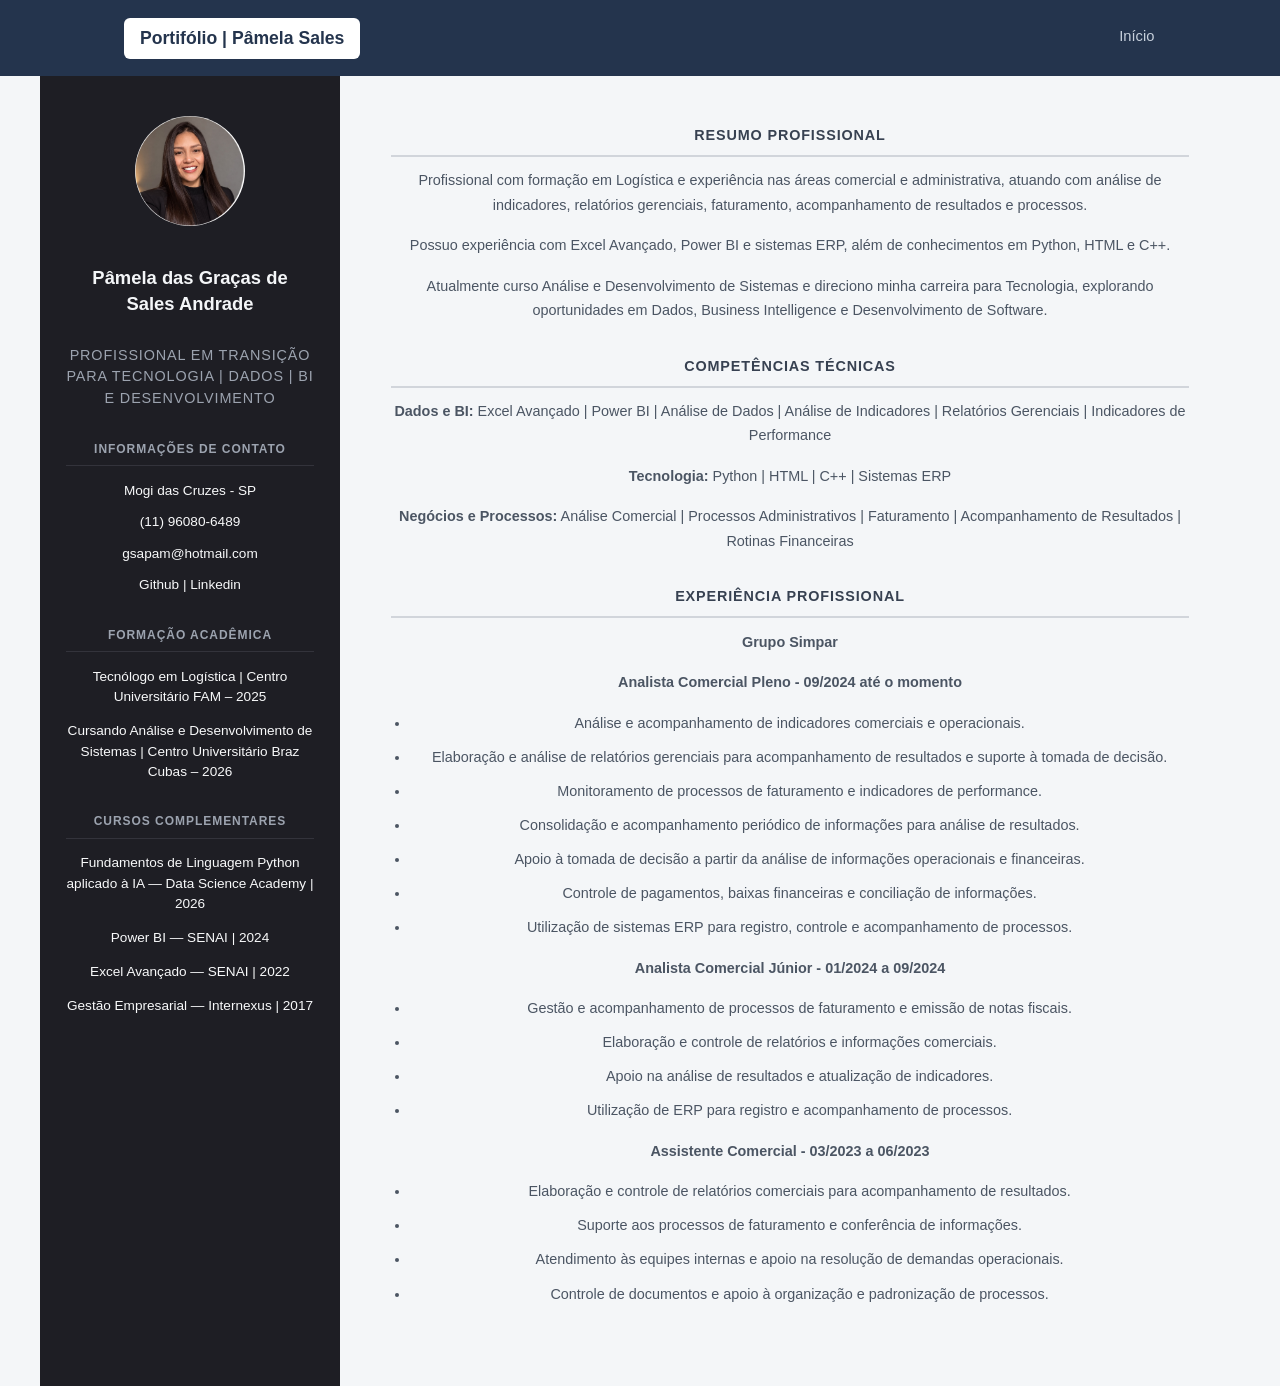
==== curriculo.html @ a9248143 "feat: adiciona estrutura inicial do site" ====
<!DOCTYPE html>
<html lang="pt-BR">

<head>
    <meta charset="utf-8">
    <meta name="viewport" content="width=device-width, initial-scale=1.0">
    <title>Curriculo</title>
    <link rel="stylesheet" href="CSS/estilo.css">
</head>


<body class="pagina-curriculo">

    <!-- ===== NAVBAR ===== -->
    <header class="navbar">
        <div class="navbar-inner">
            <a href="#topo" class="brand">Portifólio | Pâmela Sales</a>
            <nav class="nav-links">
                <a href="index.html">Início</a>
            </nav>
        </div>
    </header>

    <div class="curriculo-layout">

        <!-- COLUNA ESQUERDA -->
        <aside class="cv-sidebar">

            <div class="cv-avatar">
                <img src="imagens/perfil.jpg" alt="Pâmela das Graças de Sales Andrade">
            </div>

            <header class="curriculo-header">
                <h1 class="cv-name">Pâmela das Graças de Sales Andrade</h1>

                <p class="cv-role">
                    Profissional em transição para Tecnologia | Dados | BI e Desenvolvimento
                </p>
            </header>

            <section class="cv-section">
                <h2>Informações de contato</h2>

                <div class="cv-contact">
                    <p>Mogi das Cruzes - SP</p>

                    <p>
                        (11) 96080-6489
                    </p>
                    <p>
                        gsapam@hotmail.com
                    </p>

                    <p>
                        <a href="https://github.com/gsapamela" target="_blank">Github</a> |
                        <a href="https://www.linkedin.com/in/pâmela-sales-andrade" target="_blank">
                            Linkedin
                        </a>
                    </p>
                </div>
            </section>



            <section class="cv-section">

                <h2 class="destaque">Formação Acadêmica</h2>

                <p>
                    Tecnólogo em Logística | Centro Universitário FAM – 2025
                </p>
                <p>

                    Cursando Análise e Desenvolvimento de Sistemas |
                    Centro Universitário Braz Cubas – 2026

                </p>


            </section>

            <section class="cv-section">

                <h2 class="destaque">Cursos Complementares</h2>

                <p>Fundamentos de Linguagem Python aplicado à IA —
                    Data Science Academy | 2026</p>

                <p>Power BI — SENAI | 2024</p>

                <p>Excel Avançado — SENAI | 2022</p>

                <p>Gestão Empresarial — Internexus | 2017</p>



            </section>

        </aside>


        <!-- COLUNA DIREITA -->
        <main class="cv-content">

            <section class="cv-section">

                <h2 class="destaque">Resumo Profissional</h2>

                <p>
                    Profissional com formação em Logística e experiência nas áreas comercial e administrativa, atuando
                    com análise de indicadores, relatórios gerenciais, faturamento, acompanhamento de resultados e
                    processos.
                </p>

                <p>
                    Possuo experiência com Excel Avançado, Power BI e sistemas ERP, além de conhecimentos em Python,
                    HTML e C++.
                </p>

                <p>
                    Atualmente curso Análise e Desenvolvimento de Sistemas e direciono minha carreira para Tecnologia,
                    explorando oportunidades em Dados, Business Intelligence e Desenvolvimento de Software.
                </p>

            </section>

            <section class="cv-section">
                <h2 class="destaque">Competências Técnicas</h2>

                <p>
                    <strong>Dados e BI:</strong>
                    Excel Avançado | Power BI | Análise de Dados |
                    Análise de Indicadores | Relatórios Gerenciais |
                    Indicadores de Performance
                </p>

                <p>
                    <strong>Tecnologia:</strong>
                    Python | HTML | C++ | Sistemas ERP
                </p>

                <p>
                    <strong>Negócios e Processos:</strong>
                    Análise Comercial | Processos Administrativos |
                    Faturamento | Acompanhamento de Resultados |
                    Rotinas Financeiras
                </p>
            </section>

            <section class="cv-section">

                <h2 class="destaque">Experiência Profissional</h2>

                <p><strong>Grupo Simpar</strong></p>
                <p><strong>Analista Comercial Pleno - 09/2024 até o momento</strong></p>
                <ul>
                    <li>Análise e acompanhamento de indicadores comerciais e operacionais.</li>

                    <li>
                        Elaboração e análise de relatórios gerenciais para acompanhamento
                        de resultados e suporte à tomada de decisão.
                    </li>

                    <li>
                        Monitoramento de processos de faturamento e indicadores de performance.
                    </li>

                    <li>
                        Consolidação e acompanhamento periódico de informações para análise
                        de resultados.
                    </li>

                    <li>
                        Apoio à tomada de decisão a partir da análise de informações
                        operacionais e financeiras.
                    </li>

                    <li>
                        Controle de pagamentos, baixas financeiras e conciliação de informações.
                    </li>

                    <li>
                        Utilização de sistemas ERP para registro, controle e acompanhamento
                        de processos.
                    </li>
                </ul>

                <p><strong>Analista Comercial Júnior - 01/2024 a 09/2024</strong></p>
                <ul>
                    <li>
                        Gestão e acompanhamento de processos de faturamento e emissão de notas fiscais.
                    </li>

                    <li>
                        Elaboração e controle de relatórios e informações comerciais.
                    </li>

                    <li>
                        Apoio na análise de resultados e atualização de indicadores.
                    </li>

                    <li>
                        Utilização de ERP para registro e acompanhamento de processos.
                    </li>
                </ul>

                <p><strong>Assistente Comercial - 03/2023 a 06/2023</strong></p>
                <ul>
                    <li>
                        Elaboração e controle de relatórios comerciais para acompanhamento de resultados.
                    </li>

                    <li>
                        Suporte aos processos de faturamento e conferência de informações.
                    </li>

                    <li>
                        Atendimento às equipes internas e apoio na resolução de demandas operacionais.
                    </li>

                    <li>
                        Controle de documentos e apoio à organização e padronização de processos.
                    </li>
                </ul>

            </section>




        </main>

    </div>

</body>

</html>
---- CSS/estilo.css ----
/* ---------- tokens INDEX ---------- */
:root {
  --navy: #24344D;
  --navy-light: #34495E;
  --bg: #F4F6F8;
  --card-bg: #FFFFFF;
  --card-border: #E4E7EB;
  --text: #1F2937;
  --text-dim: #6B7280;
  --accent: #2F80ED;
  --sans: 'Inter', sans-serif;
  --heading: 'Poppins', sans-serif;
}

* { box-sizing: border-box; }

html { scroll-behavior: smooth; }

@media (prefers-reduced-motion: reduce) {
  html { scroll-behavior: auto; }
}

body {
  margin: 0;
  background: var(--bg);
  color: var(--text);
  font-family: var(--sans);
  line-height: 1.6;
}

a { text-decoration: none; }

/* ---------- navbar ---------- */
.navbar {
  background: var(--navy);
  position: sticky;
  top: 0;
  z-index: 10;
}

.navbar-inner {
  max-width: 1080px;
  margin: 0 auto;
  padding: 1.1rem 1.5rem;
  display: flex;
  align-items: center;
  justify-content: space-between;
  flex-wrap: wrap;
  row-gap: 0.8rem;
}

.brand {
  font-family: var(--heading);
  font-weight: 600;
  font-size: 1.1rem;
  background: #fff;
  color: var(--navy);
  padding: 0.4rem 1rem;
  border-radius: 6px;
}

.nav-links {
  display: flex;
  flex-wrap: wrap;
  gap: 1.1rem;
}

.nav-links a {
  color: #C7D0DC;
  font-size: 0.92rem;
  font-weight: 500;
  padding: 0.4rem 0.1rem;
  border-bottom: 2px solid transparent;
}
.nav-links a:hover { color: #fff; border-bottom-color: var(--accent); }

@media (min-width: 641px) {
  .nav-links {
    gap: 0.5rem 1.3rem;
  }
}


/* ---------- hero ---------- */
.hero {
  background: var(--bg);
  padding: 4rem 1.5rem 3rem;
}

.hero-inner {
  max-width: 900px;
  margin: 0 auto;
}

.hero h1 {
  font-family: var(--heading);
  font-weight: 700;
  font-size: clamp(1.7rem, 4vw, 2.4rem);
  color: var(--navy);
  margin: 0 0 1rem;
  display: inline-block;
}

.hero p {
  color: var(--text-dim);
  max-width: 68ch;
  margin: 0 auto 1rem;
  font-size: 1.02rem;
  text-align: center;
}
.hero p:last-child { margin-bottom: 0; }

/* ---------- projects ---------- */
.projects {
  padding: 1rem 1.5rem 4rem;
}

.projects-inner {
  max-width: 900px;
  margin: 0 auto;
}

.projects h2 {
  font-family: var(--heading);
  font-weight: 600;
  font-size: 1.3rem;
  color: var(--navy);
  margin: 0 0 1.4rem;
}

.card-grid {
  display: grid;
  grid-template-columns: repeat(2, 1fr);
  gap: 1.4rem;
}

@media (min-width: 641px) {
  .card-grid {
    grid-template-columns: repeat(2, 1fr);
  }
}

.card {
  background: var(--card-bg);
  border: 1px solid var(--card-border);
  border-radius: 12px;
  overflow: hidden;
  box-shadow: 0 1px 2px rgba(16, 24, 40, 0.04);
}

.card-thumb {
  height: 140px;
  width: 100%;
  object-fit: cover;   /* corta a imagem mantendo a proporção */
  display: block;
  background: #DCE3E9; /* aparece enquanto a imagem carrega, ou se o caminho estiver errado */
}

.card-body { padding: 1.1rem 1.3rem 1.3rem; }

.card-body h3 {
  font-family: var(--heading);
  font-weight: 600;
  font-size: 1rem;
  color: var(--text);
  margin: 0 0 0.4rem;
}

.card-body p {
  color: var(--text-dim);
  font-size: 0.9rem;
  margin: 0;
}

/* ---------- footer ---------- */
.site-footer {
  background: var(--navy);
  text-align: center;
  padding: 2.6rem 1.5rem;
}

.btn-contact {
  display: inline-block;
  background: var(--accent);
  color: #fff;
  font-weight: 600;
  font-size: 0.95rem;
  padding: 0.85rem 2rem;
  border-radius: 999px;
}
.btn-contact:hover { background: #1f6fd6; }

.footer-note {
  color: #93A0B3;
  font-size: 0.8rem;
  margin: 1.2rem 0 0;
}

/* ---------- responsive ---------- */
@media (max-width: 640px) {
  .card-grid { grid-template-columns: 1fr; }
  .nav-links { gap: 1.1rem; }
}


/* ==============================
   CONFIGURAÇÕES GERAIS CURRICULO
================================ */

* {
    box-sizing: border-box;
}

body.pagina-curriculo {
    margin: 0;
    font-family: Arial, Helvetica, sans-serif;
    background: #F4F6F8;
    color: #1F2937;
}




/* ==============================
   LAYOUT PRINCIPAL
================================ */

.curriculo-layout {
    display: flex;
    flex-direction: column;
    min-height: 100vh;
    max-width: 1200px;
    margin: 0 auto;
}


/* ==============================
   COLUNA ESQUERDA
================================ */

.cv-sidebar {
    flex: none;
    width: 100%;
    background: #1E1E24;
    color: #F4F6F8;
    padding: 2rem 1.5rem;
}

.cv-avatar {
    width: 110px;
    height: 110px;
    border-radius: 50%;
    overflow: hidden;
    margin: 0 auto 1.2rem;
    background: #2C2C34;
}

.cv-avatar img {
    width: 100%;
    height: 100%;
    object-fit: cover;
}

.cv-name {
    text-align: center;
    font-size: 1.15rem;
    line-height: 1.4;
    margin: 0 0 0.5rem;
}

.cv-role {
    display: block;
    text-align: center;
    font-size: 0.9rem;
    line-height: 1.5;
    color: #9CA3AF;
    text-transform: uppercase;
    letter-spacing: 0.06em;
    margin: 0 0 2rem;
}


/* ==============================
   SEÇÕES
================================ */

.cv-section {
    margin-bottom: 2rem;
}

.cv-section h2 {
    font-size: 0.9rem;
    text-transform: uppercase;
    letter-spacing: 0.06em;
    color: #9CA3AF;
    border-bottom: 1px solid #33333B;
    padding-bottom: 0.5rem;
    margin: 0 0 0.7rem;
}


/* ==============================
   CONTATO
================================ */

.cv-contact p {
    font-size: 0.9rem;
    line-height: 1.5;
    margin: 0 0 0.7rem;
    word-break: break-word;
}

.cv-contact a {
    color: #F4F6F8;
    text-decoration: none;
}

/* ==============================
   COLUNA DIREITA
================================ */

@media (min-width: 761px) {
  .curriculo-layout {
    flex-direction: row;
  }
 
  .cv-sidebar {
    flex: 0 0 300px;
    width: auto;
    padding: 2.5rem 1.6rem;
  }
 
  .cv-content {
    width: auto;
    padding: 3rem clamp(2rem, 4vw, 4rem);
  }
}

/* Títulos da coluna direita */

.cv-content .cv-section h2 {
    color: #374151;
    border-bottom: 2px solid #D1D5DB;
}


/* Textos */

.cv-content p {
    font-size: 0.9rem;
    line-height: 1.7;
    color: #4B5563;
    margin: 0 0 1rem;
}


/* ==============================
   LISTAS
================================ */

.cv-content ul {
    padding-left: 1.2rem;
    margin-top: 0;
}

.cv-content li {
    font-size: 0.9rem;
    line-height: 1.7;
    margin-bottom: 0.6rem;
    color: #4B5563;
}


/* ==============================
   DESTAQUE
================================ */

.destaque {
    font-weight: 700;
}

.cv-sidebar .cv-section h2 {
    font-size: 0.75rem;
    line-height: 1.3;
    text-transform: uppercase;
    letter-spacing: 0.08em;
    color: #9CA3AF;
    border-bottom: 1px solid #33333B;
    padding-bottom: 0.5rem;
    margin: 0 0 0.9rem;
}
/* ==============================
   TÍTULOS DA COLUNA ESQUERDA
================================ */

.cv-sidebar .cv-section h2 {
    font-size: 0.75rem;
    line-height: 1.3;
    text-transform: uppercase;
    letter-spacing: 0.08em;
    color: #9CA3AF;
    border-bottom: 1px solid #33333B;
    padding-bottom: 0.5rem;
    margin: 0 0 0.9rem;
}


/* ==============================
   TEXTOS DA COLUNA ESQUERDA
================================ */

.cv-sidebar .cv-section p,
.cv-sidebar .cv-section li {
    font-size: 0.85rem;
    line-height: 1.5;
    color: #F8F9FA;
    margin-bottom: 0.7rem;
}

/* ==============================
   LISTAS
================================ */

.cv-sidebar .cv-section ul {
    padding-left: 0;
    margin: 0;
    list-style-position: inside;
}

.cv-sidebar .cv-section li {
    margin-bottom: 0.8rem;
}


/* ==============================
   CONTATO
================================ */

.cv-sidebar .cv-contact p {
    font-size: 0.85rem;
    line-height: 1.5;
    margin: 0 0 0.7rem;
}


/* ==============================
   LINKS
================================ */

.cv-sidebar a {
    color: #F8F9FA;
    text-decoration: none;
}

.cv-sidebar a:hover {
    color: #2DD4BF;
}

/* ==============================
   PÁGINA DE FORMULÁRIO
================================ */
 
.form-page {
    min-height: calc(100vh - 64px);
    display: flex;
    align-items: center;
    justify-content: center;
    padding: 3rem 1.5rem;
    background: var(--bg);
}
 

.form-card {
    width: 100%;
    max-width: 440px;
    background: var(--card-bg);
    border: 1px solid var(--card-border);
    border-radius: 14px;
    padding: 2.4rem 2.2rem;
    box-shadow: 0 1px 2px rgba(16, 24, 40, 0.04);
}
 
.form-card h1 {
    font-family: var(--heading);
    font-weight: 700;
    font-size: 1.4rem;
    color: var(--navy);
    margin: 0 0 1.8rem;
    text-align: center;
}
 
.form-group {
    margin-bottom: 1.3rem;
    text-align: left;
}
 
.form-group label {
    display: block;
    font-size: 0.85rem;
    font-weight: 500;
    color: var(--text);
    margin-bottom: 0.4rem;
}
 
.form-group input {
    display: block;
    width: 100%;
    padding: 0.7rem 0.9rem;
    border: 1px solid var(--card-border);
    border-radius: 8px;
    font-family: var(--sans);
    font-size: 0.95rem;
    box-sizing: border-box;
    background: #fff;
    color: var(--text);
}
 
.form-group input:focus {
    outline: none;
    border-color: var(--accent);
    box-shadow: 0 0 0 3px rgba(47, 128, 237, 0.15);
}
 
.form-hint {
    display: block;
    margin-top: 0.4rem;
    font-size: 0.78rem;
    color: var(--text-dim);
}
 
.form-card button {
    width: 100%;
    background: var(--accent);
    color: #fff;
    border: none;
    border-radius: 999px;
    padding: 0.85rem;
    font-family: var(--sans);
    font-weight: 600;
    font-size: 0.95rem;
    cursor: pointer;
    margin-top: 0.4rem;
}
.form-card button:hover { background: #1f6fd6; }


/* ==============================
   PÁGINA DA MULTIMÍDIA
================================ */

body {
    margin: 0;
    text-align: center;
}

h1 {
    text-align: center;
    padding: 20px;
}

.hero-inner {
    max-width: 900px;
    margin: 0 auto;
    padding: 20px;
    text-align: center;
}

video,
audio,
iframe {
    display: block;
    margin: 20px auto;
    max-width: 100%;
    height: auto;
}
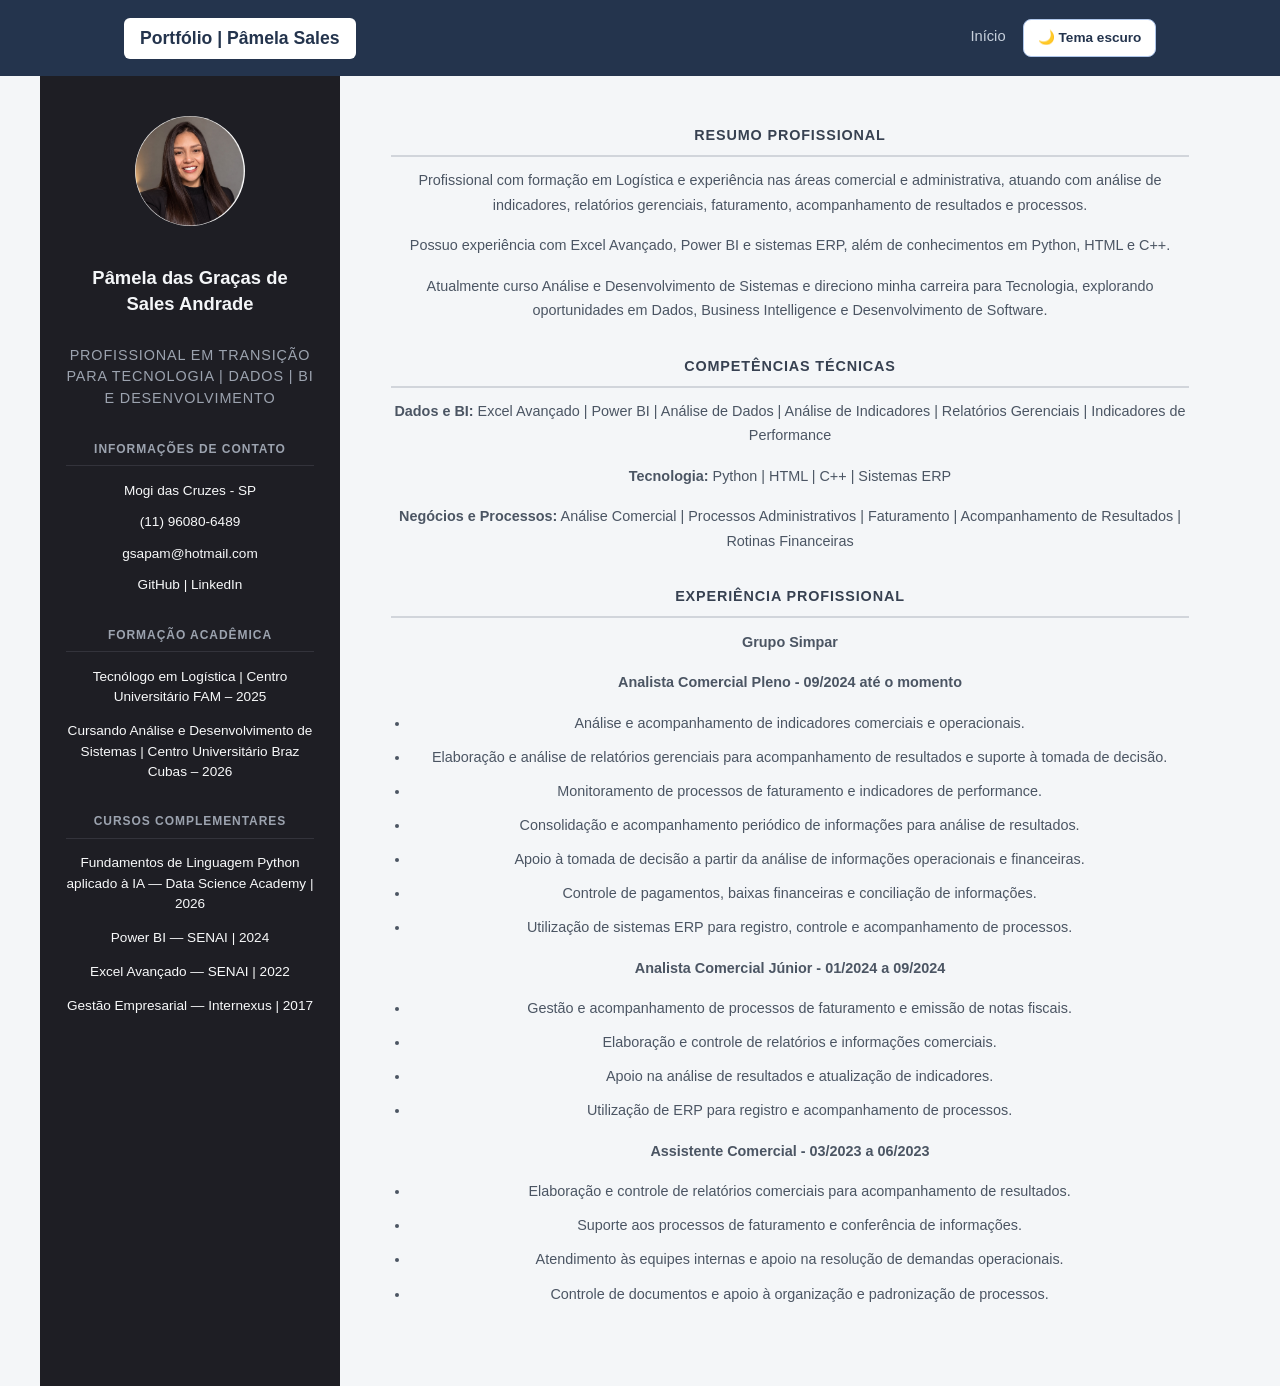
==== commit 580b6b53: "fix: corrige link da pagina de curriculo" ====
--- a/curriculo.html
+++ b/curriculo.html
@@ -1,90 +1,135 @@
+
 <!DOCTYPE html>
 <html lang="pt-BR">
 
 <head>
-    <meta charset="utf-8">
+    <meta charset="UTF-8">
     <meta name="viewport" content="width=device-width, initial-scale=1.0">
-    <title>Curriculo</title>
+
+    <title>Currículo | Pâmela Sales</title>
+
     <link rel="stylesheet" href="CSS/estilo.css">
+
+    <!-- JavaScript: tema claro/escuro -->
+    <script src="js/script.js" defer></script>
 </head>
 
-
-<body class="pagina-curriculo">
-
-    <!-- ===== NAVBAR ===== -->
+<body id="topo" class="pagina-curriculo">
+
+    <!-- ===== BARRA DE NAVEGAÇÃO ===== -->
     <header class="navbar">
         <div class="navbar-inner">
-            <a href="#topo" class="brand">Portifólio | Pâmela Sales</a>
-            <nav class="nav-links">
-                <a href="index.html">Início</a>
-            </nav>
+
+            <!-- Identidade do portfólio -->
+            <a href="index.html" class="brand">
+                Portfólio | Pâmela Sales
+            </a>
+
+            <!-- Navegação e botão agrupados -->
+            <div class="navbar-acoes">
+
+                <nav class="nav-links" aria-label="Navegação do currículo">
+                    <a href="index.html">Início</a>
+                </nav>
+
+                <button
+                    id="alternarTema"
+                    class="btn-tema"
+                    type="button"
+                    aria-label="Ativar tema escuro"
+                    aria-pressed="false">
+                    🌙 Tema escuro
+                </button>
+
+            </div>
         </div>
     </header>
 
+    <!-- ===== CONTEÚDO PRINCIPAL ===== -->
     <div class="curriculo-layout">
 
-        <!-- COLUNA ESQUERDA -->
+        <!-- ===== COLUNA ESQUERDA ===== -->
         <aside class="cv-sidebar">
 
+            <!-- Foto de perfil -->
             <div class="cv-avatar">
-                <img src="imagens/perfil.jpg" alt="Pâmela das Graças de Sales Andrade">
+                <img
+                    src="imagens/perfil.jpg"
+                    alt="Foto de Pâmela das Graças de Sales Andrade">
             </div>
 
+            <!-- Identificação profissional -->
             <header class="curriculo-header">
-                <h1 class="cv-name">Pâmela das Graças de Sales Andrade</h1>
+
+                <h1 class="cv-name">
+                    Pâmela das Graças de Sales Andrade
+                </h1>
 
                 <p class="cv-role">
-                    Profissional em transição para Tecnologia | Dados | BI e Desenvolvimento
-                </p>
+                    Profissional em transição para Tecnologia |
+                    Dados | BI e Desenvolvimento
+                </p>
+
             </header>
 
-            <section class="cv-section">
-                <h2>Informações de contato</h2>
+            <!-- Informações de contato -->
+            <section class="cv-section">
+
+                <h2>Informações de Contato</h2>
 
                 <div class="cv-contact">
+
                     <p>Mogi das Cruzes - SP</p>
 
+                    <p>(11) 96080-6489</p>
+
+                    <p>gsapam@hotmail.com</p>
+
                     <p>
-                        (11) 96080-6489
-                    </p>
-                    <p>
-                        gsapam@hotmail.com
-                    </p>
-
-                    <p>
-                        <a href="https://github.com/gsapamela" target="_blank">Github</a> |
-                        <a href="https://www.linkedin.com/in/pâmela-sales-andrade" target="_blank">
-                            Linkedin
+                        <a
+                            href="https://github.com/gsapamela"
+                            target="_blank"
+                            rel="noopener noreferrer">
+                            GitHub
+                        </a>
+                        |
+                        <a
+                            href="https://www.linkedin.com/in/pâmela-sales-andrade"
+                            target="_blank"
+                            rel="noopener noreferrer">
+                            LinkedIn
                         </a>
                     </p>
+
                 </div>
             </section>
 
-
-
+            <!-- Formação acadêmica -->
             <section class="cv-section">
 
                 <h2 class="destaque">Formação Acadêmica</h2>
 
                 <p>
-                    Tecnólogo em Logística | Centro Universitário FAM – 2025
-                </p>
-                <p>
-
+                    Tecnólogo em Logística |
+                    Centro Universitário FAM – 2025
+                </p>
+
+                <p>
                     Cursando Análise e Desenvolvimento de Sistemas |
                     Centro Universitário Braz Cubas – 2026
-
-                </p>
-
-
-            </section>
-
+                </p>
+
+            </section>
+
+            <!-- Cursos complementares -->
             <section class="cv-section">
 
                 <h2 class="destaque">Cursos Complementares</h2>
 
-                <p>Fundamentos de Linguagem Python aplicado à IA —
-                    Data Science Academy | 2026</p>
+                <p>
+                    Fundamentos de Linguagem Python aplicado à IA —
+                    Data Science Academy | 2026
+                </p>
 
                 <p>Power BI — SENAI | 2024</p>
 
@@ -92,39 +137,44 @@
 
                 <p>Gestão Empresarial — Internexus | 2017</p>
 
-
-
             </section>
 
         </aside>
 
-
-        <!-- COLUNA DIREITA -->
+        <!-- ===== COLUNA DIREITA ===== -->
         <main class="cv-content">
 
+            <!-- Resumo profissional -->
             <section class="cv-section">
 
                 <h2 class="destaque">Resumo Profissional</h2>
 
                 <p>
-                    Profissional com formação em Logística e experiência nas áreas comercial e administrativa, atuando
-                    com análise de indicadores, relatórios gerenciais, faturamento, acompanhamento de resultados e
-                    processos.
-                </p>
-
-                <p>
-                    Possuo experiência com Excel Avançado, Power BI e sistemas ERP, além de conhecimentos em Python,
+                    Profissional com formação em Logística e
+                    experiência nas áreas comercial e administrativa,
+                    atuando com análise de indicadores, relatórios
+                    gerenciais, faturamento, acompanhamento de
+                    resultados e processos.
+                </p>
+
+                <p>
+                    Possuo experiência com Excel Avançado, Power BI
+                    e sistemas ERP, além de conhecimentos em Python,
                     HTML e C++.
                 </p>
 
                 <p>
-                    Atualmente curso Análise e Desenvolvimento de Sistemas e direciono minha carreira para Tecnologia,
-                    explorando oportunidades em Dados, Business Intelligence e Desenvolvimento de Software.
-                </p>
-
-            </section>
-
-            <section class="cv-section">
+                    Atualmente curso Análise e Desenvolvimento de
+                    Sistemas e direciono minha carreira para
+                    Tecnologia, explorando oportunidades em Dados,
+                    Business Intelligence e Desenvolvimento de Software.
+                </p>
+
+            </section>
+
+            <!-- Competências técnicas -->
+            <section class="cv-section">
+
                 <h2 class="destaque">Competências Técnicas</h2>
 
                 <p>
@@ -145,93 +195,129 @@
                     Faturamento | Acompanhamento de Resultados |
                     Rotinas Financeiras
                 </p>
-            </section>
-
+
+            </section>
+
+            <!-- Experiência profissional -->
             <section class="cv-section">
 
                 <h2 class="destaque">Experiência Profissional</h2>
 
-                <p><strong>Grupo Simpar</strong></p>
-                <p><strong>Analista Comercial Pleno - 09/2024 até o momento</strong></p>
+                <!-- Analista Comercial Pleno -->
+                <p>
+                    <strong>Grupo Simpar</strong>
+                </p>
+
+                <p>
+                    <strong>
+                        Analista Comercial Pleno -
+                        09/2024 até o momento
+                    </strong>
+                </p>
+
                 <ul>
-                    <li>Análise e acompanhamento de indicadores comerciais e operacionais.</li>
-
-                    <li>
-                        Elaboração e análise de relatórios gerenciais para acompanhamento
-                        de resultados e suporte à tomada de decisão.
-                    </li>
-
-                    <li>
-                        Monitoramento de processos de faturamento e indicadores de performance.
-                    </li>
-
-                    <li>
-                        Consolidação e acompanhamento periódico de informações para análise
-                        de resultados.
-                    </li>
-
-                    <li>
-                        Apoio à tomada de decisão a partir da análise de informações
-                        operacionais e financeiras.
-                    </li>
-
-                    <li>
-                        Controle de pagamentos, baixas financeiras e conciliação de informações.
-                    </li>
-
-                    <li>
-                        Utilização de sistemas ERP para registro, controle e acompanhamento
-                        de processos.
+                    <li>
+                        Análise e acompanhamento de indicadores
+                        comerciais e operacionais.
+                    </li>
+
+                    <li>
+                        Elaboração e análise de relatórios gerenciais
+                        para acompanhamento de resultados e suporte
+                        à tomada de decisão.
+                    </li>
+
+                    <li>
+                        Monitoramento de processos de faturamento
+                        e indicadores de performance.
+                    </li>
+
+                    <li>
+                        Consolidação e acompanhamento periódico de
+                        informações para análise de resultados.
+                    </li>
+
+                    <li>
+                        Apoio à tomada de decisão a partir da análise
+                        de informações operacionais e financeiras.
+                    </li>
+
+                    <li>
+                        Controle de pagamentos, baixas financeiras
+                        e conciliação de informações.
+                    </li>
+
+                    <li>
+                        Utilização de sistemas ERP para registro,
+                        controle e acompanhamento de processos.
                     </li>
                 </ul>
 
-                <p><strong>Analista Comercial Júnior - 01/2024 a 09/2024</strong></p>
+                <!-- Analista Comercial Júnior -->
+                <p>
+                    <strong>
+                        Analista Comercial Júnior -
+                        01/2024 a 09/2024
+                    </strong>
+                </p>
+
                 <ul>
                     <li>
-                        Gestão e acompanhamento de processos de faturamento e emissão de notas fiscais.
-                    </li>
-
-                    <li>
-                        Elaboração e controle de relatórios e informações comerciais.
-                    </li>
-
-                    <li>
-                        Apoio na análise de resultados e atualização de indicadores.
-                    </li>
-
-                    <li>
-                        Utilização de ERP para registro e acompanhamento de processos.
+                        Gestão e acompanhamento de processos de
+                        faturamento e emissão de notas fiscais.
+                    </li>
+
+                    <li>
+                        Elaboração e controle de relatórios
+                        e informações comerciais.
+                    </li>
+
+                    <li>
+                        Apoio na análise de resultados e
+                        atualização de indicadores.
+                    </li>
+
+                    <li>
+                        Utilização de ERP para registro e
+                        acompanhamento de processos.
                     </li>
                 </ul>
 
-                <p><strong>Assistente Comercial - 03/2023 a 06/2023</strong></p>
+                <!-- Assistente Comercial -->
+                <p>
+                    <strong>
+                        Assistente Comercial -
+                        03/2023 a 06/2023
+                    </strong>
+                </p>
+
                 <ul>
                     <li>
-                        Elaboração e controle de relatórios comerciais para acompanhamento de resultados.
-                    </li>
-
-                    <li>
-                        Suporte aos processos de faturamento e conferência de informações.
-                    </li>
-
-                    <li>
-                        Atendimento às equipes internas e apoio na resolução de demandas operacionais.
-                    </li>
-
-                    <li>
-                        Controle de documentos e apoio à organização e padronização de processos.
+                        Elaboração e controle de relatórios
+                        comerciais para acompanhamento de resultados.
+                    </li>
+
+                    <li>
+                        Suporte aos processos de faturamento
+                        e conferência de informações.
+                    </li>
+
+                    <li>
+                        Atendimento às equipes internas e apoio
+                        na resolução de demandas operacionais.
+                    </li>
+
+                    <li>
+                        Controle de documentos e apoio à organização
+                        e padronização de processos.
                     </li>
                 </ul>
 
             </section>
 
-
-
-
         </main>
 
     </div>
 
 </body>
-
-</html>+</html>
--- a/CSS/estilo.css
+++ b/CSS/estilo.css
@@ -26,6 +26,7 @@
   color: var(--text);
   font-family: var(--sans);
   line-height: 1.6;
+  text-align: center;
 }
 
 a { text-decoration: none; }
@@ -90,6 +91,8 @@
 .hero-inner {
   max-width: 900px;
   margin: 0 auto;
+  padding: 20px;
+  text-align: center;
 }
 
 .hero h1 {
@@ -132,12 +135,6 @@
   display: grid;
   grid-template-columns: repeat(2, 1fr);
   gap: 1.4rem;
-}
-
-@media (min-width: 641px) {
-  .card-grid {
-    grid-template-columns: repeat(2, 1fr);
-  }
 }
 
 .card {
@@ -197,19 +194,9 @@
 }
 
 /* ---------- responsive ---------- */
-@media (max-width: 640px) {
-  .card-grid { grid-template-columns: 1fr; }
-  .nav-links { gap: 1.1rem; }
-}
-
-
 /* ==============================
    CONFIGURAÇÕES GERAIS CURRICULO
 ================================ */
-
-* {
-    box-sizing: border-box;
-}
 
 body.pagina-curriculo {
     margin: 0;
@@ -217,8 +204,6 @@
     background: #F4F6F8;
     color: #1F2937;
 }
-
-
 
 
 /* ==============================
@@ -379,16 +364,7 @@
     font-weight: 700;
 }
 
-.cv-sidebar .cv-section h2 {
-    font-size: 0.75rem;
-    line-height: 1.3;
-    text-transform: uppercase;
-    letter-spacing: 0.08em;
-    color: #9CA3AF;
-    border-bottom: 1px solid #33333B;
-    padding-bottom: 0.5rem;
-    margin: 0 0 0.9rem;
-}
+
 /* ==============================
    TÍTULOS DA COLUNA ESQUERDA
 ================================ */
@@ -548,21 +524,9 @@
    PÁGINA DA MULTIMÍDIA
 ================================ */
 
-body {
-    margin: 0;
-    text-align: center;
-}
-
 h1 {
     text-align: center;
     padding: 20px;
-}
-
-.hero-inner {
-    max-width: 900px;
-    margin: 0 auto;
-    padding: 20px;
-    text-align: center;
 }
 
 video,
@@ -574,4 +538,198 @@
     height: auto;
 }
 
-
+/* ==========================================================
+   TEMA CLARO / ESCURO — PORTFÓLIO
+   Compatível com JS/script.js e localStorage("tema")
+   As variáveis são alteradas apenas quando o body tem
+   a classe tema-escuro.
+   ========================================================== */
+
+body {
+    transition: background-color .25s ease, color .25s ease;
+}
+
+/* Botão na barra de navegação */
+.btn-tema {
+    flex-shrink: 0;
+    padding: .6rem .85rem;
+    border: 1px solid #AFC6EA;
+    border-radius: 8px;
+    background: #FFFFFF;
+    color: #24344D;
+    font-family: var(--sans);
+    font-size: .85rem;
+    font-weight: 600;
+    line-height: 1.3;
+    cursor: pointer;
+    transition: background-color .2s ease, color .2s ease;
+}
+
+.btn-tema:hover { background: #E9F1FF; }
+
+.btn-tema:focus-visible,
+.nav-links a:focus-visible,
+.brand:focus-visible,
+.btn-contact:focus-visible {
+    outline: 3px solid #F6C453;
+    outline-offset: 3px;
+}
+
+/* Variáveis do tema escuro: reutilizadas por toda a página */
+body.tema-escuro {
+    --navy: #141F31;
+    --navy-light: #273951;
+    --bg: #171D28;
+    --card-bg: #263244;
+    --card-border: #41516A;
+    --text: #F2F5FA;
+    --text-dim: #CBD5E1;
+    --accent: #70B1FF;
+    background: var(--bg);
+    color: var(--text);
+}
+
+body.tema-escuro .navbar,
+body.tema-escuro .site-footer {
+    background: var(--navy);
+}
+
+/* A marca continua clara para contrastar com o cabeçalho */
+body.tema-escuro .brand {
+    background: #FFFFFF;
+    color: #141F31;
+}
+
+body.tema-escuro .nav-links a { color: #E0E8F5; }
+body.tema-escuro .nav-links a:hover { color: #FFFFFF; }
+
+body.tema-escuro .hero,
+body.tema-escuro .projects,
+body.tema-escuro .form-page {
+    background: var(--bg);
+}
+
+body.tema-escuro .hero h1,
+body.tema-escuro .projects h2,
+body.tema-escuro .form-card h1 {
+    color: var(--text);
+}
+
+body.tema-escuro .hero p,
+body.tema-escuro .card-body p,
+body.tema-escuro .form-hint {
+    color: var(--text-dim);
+}
+
+body.tema-escuro .card,
+body.tema-escuro .form-card {
+    background: var(--card-bg);
+    border-color: var(--card-border);
+    box-shadow: 0 2px 8px rgba(0, 0, 0, .15);
+}
+
+body.tema-escuro .card-body h3,
+body.tema-escuro .form-group label { color: var(--text); }
+
+body.tema-escuro .form-group input {
+    background: #1B2637;
+    color: var(--text);
+    border-color: var(--card-border);
+}
+
+body.tema-escuro .form-group input::placeholder { color: #B8C5D8; }
+
+body.tema-escuro .btn-contact,
+body.tema-escuro .form-card button {
+    background: #367DCE;
+    color: #FFFFFF;
+}
+
+body.tema-escuro .btn-contact:hover,
+body.tema-escuro .form-card button:hover { background: #2867AE; }
+
+body.tema-escuro .footer-note { color: #C6D2E2; }
+
+body.tema-escuro .btn-tema {
+    background: #344866;
+    border-color: #6687B5;
+    color: #FFFFFF;
+}
+body.tema-escuro .btn-tema:hover { background: #426087; }
+
+/* Página de currículo: estilos existentes preservados;
+   complementos para o tema escuro, se ela usar o mesmo JS. */
+body.pagina-curriculo.tema-escuro {
+    background: var(--bg);
+    color: var(--text);
+}
+body.pagina-curriculo.tema-escuro .cv-content { background: var(--bg); }
+body.pagina-curriculo.tema-escuro .cv-content p,
+body.pagina-curriculo.tema-escuro .cv-content li,
+body.pagina-curriculo.tema-escuro .cv-content .cv-section h2 {
+    color: var(--text);
+}
+body.pagina-curriculo.tema-escuro .cv-content .cv-section h2 {
+    border-bottom-color: var(--card-border);
+}
+
+/* Celulares: navegação e botão não ultrapassam a largura */
+@media (max-width: 640px) {
+    .navbar-inner { gap: .75rem; }
+    .nav-links { justify-content: center; width: 100%; gap: .45rem .85rem; }
+    .nav-links a { font-size: .85rem; }
+    .btn-tema { margin: 0 auto; }
+    .card-grid { grid-template-columns: minmax(0, 1fr); }
+    .hero, .projects { padding-left: 1rem; padding-right: 1rem; }
+}
+
+@media (prefers-reduced-motion: reduce) {
+    body, .btn-tema { transition: none; }
+}
+
+
+/* =====================================
+   NAVEGAÇÃO DO CURRÍCULO
+===================================== */
+
+.navbar-acoes {
+    display: flex;
+    align-items: center;
+    justify-content: flex-end;
+    gap: 16px;
+}
+
+.link-inicio {
+    color: #ffffff;
+    font-family: var(--sans);
+    font-size: 0.92rem;
+    font-weight: 500;
+    text-decoration: none;
+}
+
+.link-inicio:hover {
+    color: #70B1FF;
+}
+
+.link-inicio:focus-visible {
+    outline: 3px solid #F6C453;
+    outline-offset: 4px;
+    border-radius: 3px;
+}
+
+/* Responsividade */
+
+@media (max-width: 640px) {
+
+    .navbar-inner {
+        justify-content: center;
+        gap: 15px;
+    }
+
+    .navbar-acoes {
+        justify-content: center;
+        flex-wrap: wrap;
+        gap: 12px;
+    }
+
+}
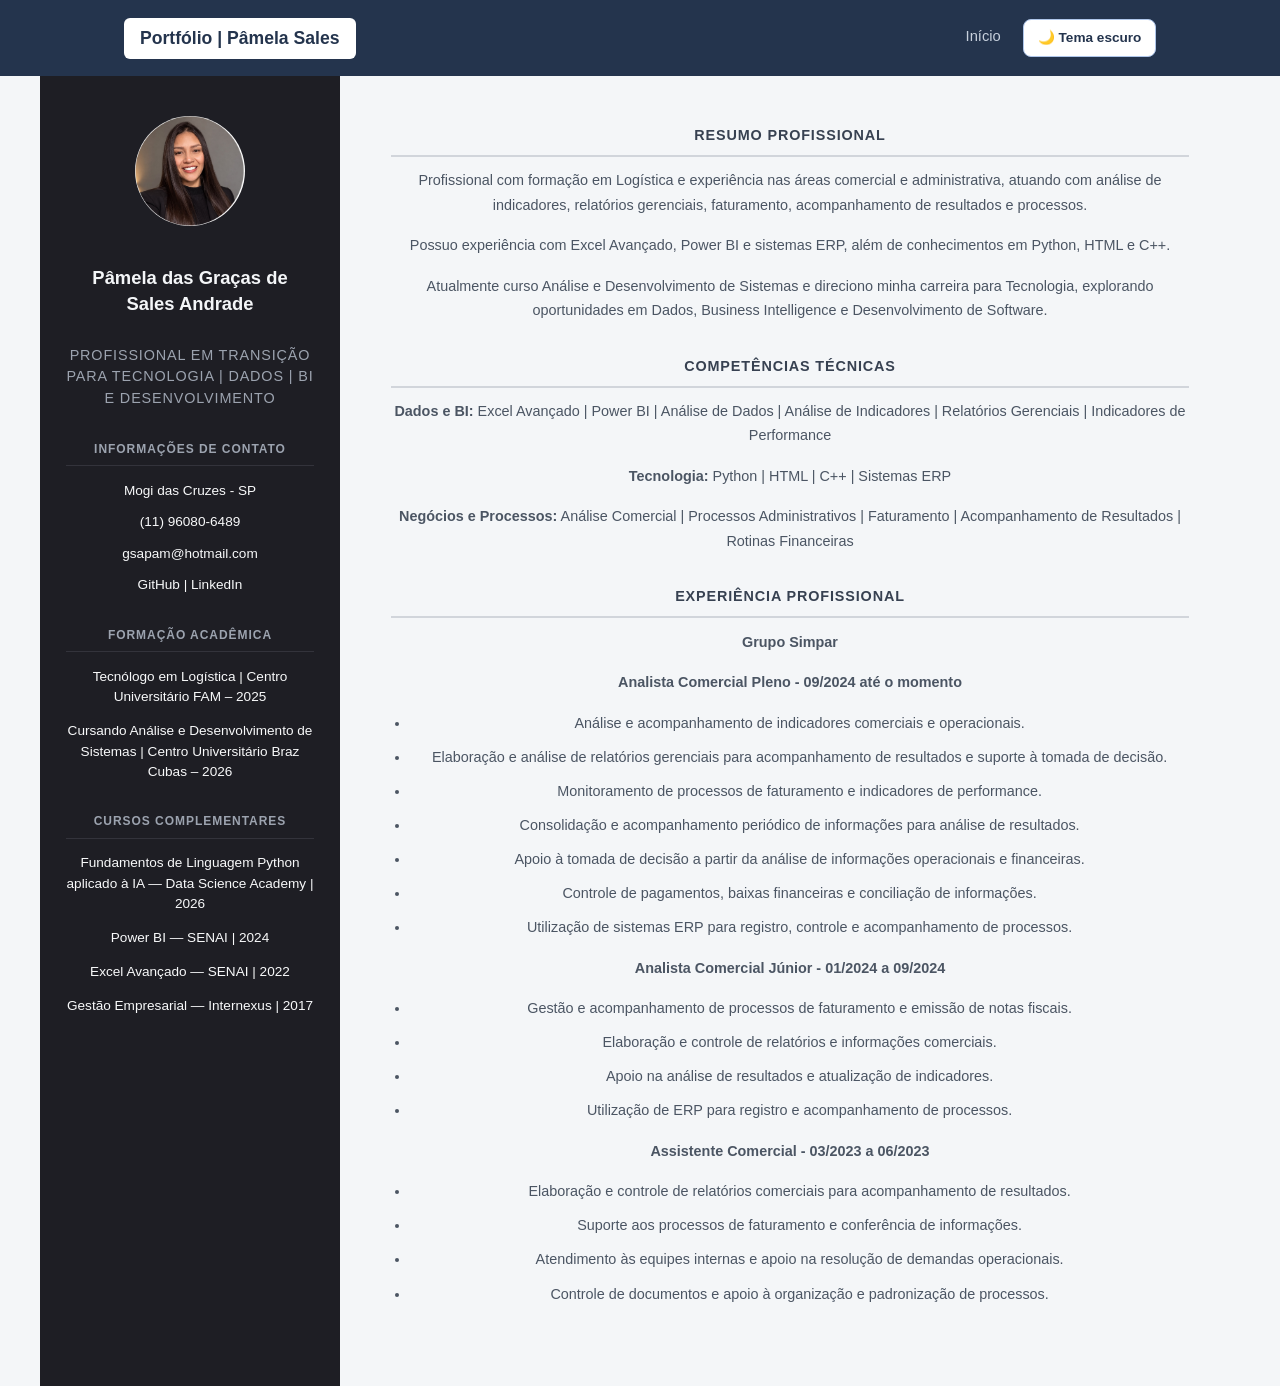
==== commit 7329dee8: "fix: corrige links do curriculo e JavaScript" ====
--- a/curriculo.html
+++ b/curriculo.html
@@ -30,7 +30,7 @@
 
                 <nav class="nav-links" aria-label="Navegação do currículo">
                     <a href="index.html">Início</a>
-                </nav>
+                
 
                 <button
                     id="alternarTema"
@@ -40,6 +40,8 @@
                     aria-pressed="false">
                     🌙 Tema escuro
                 </button>
+
+                </nav>
 
             </div>
         </div>
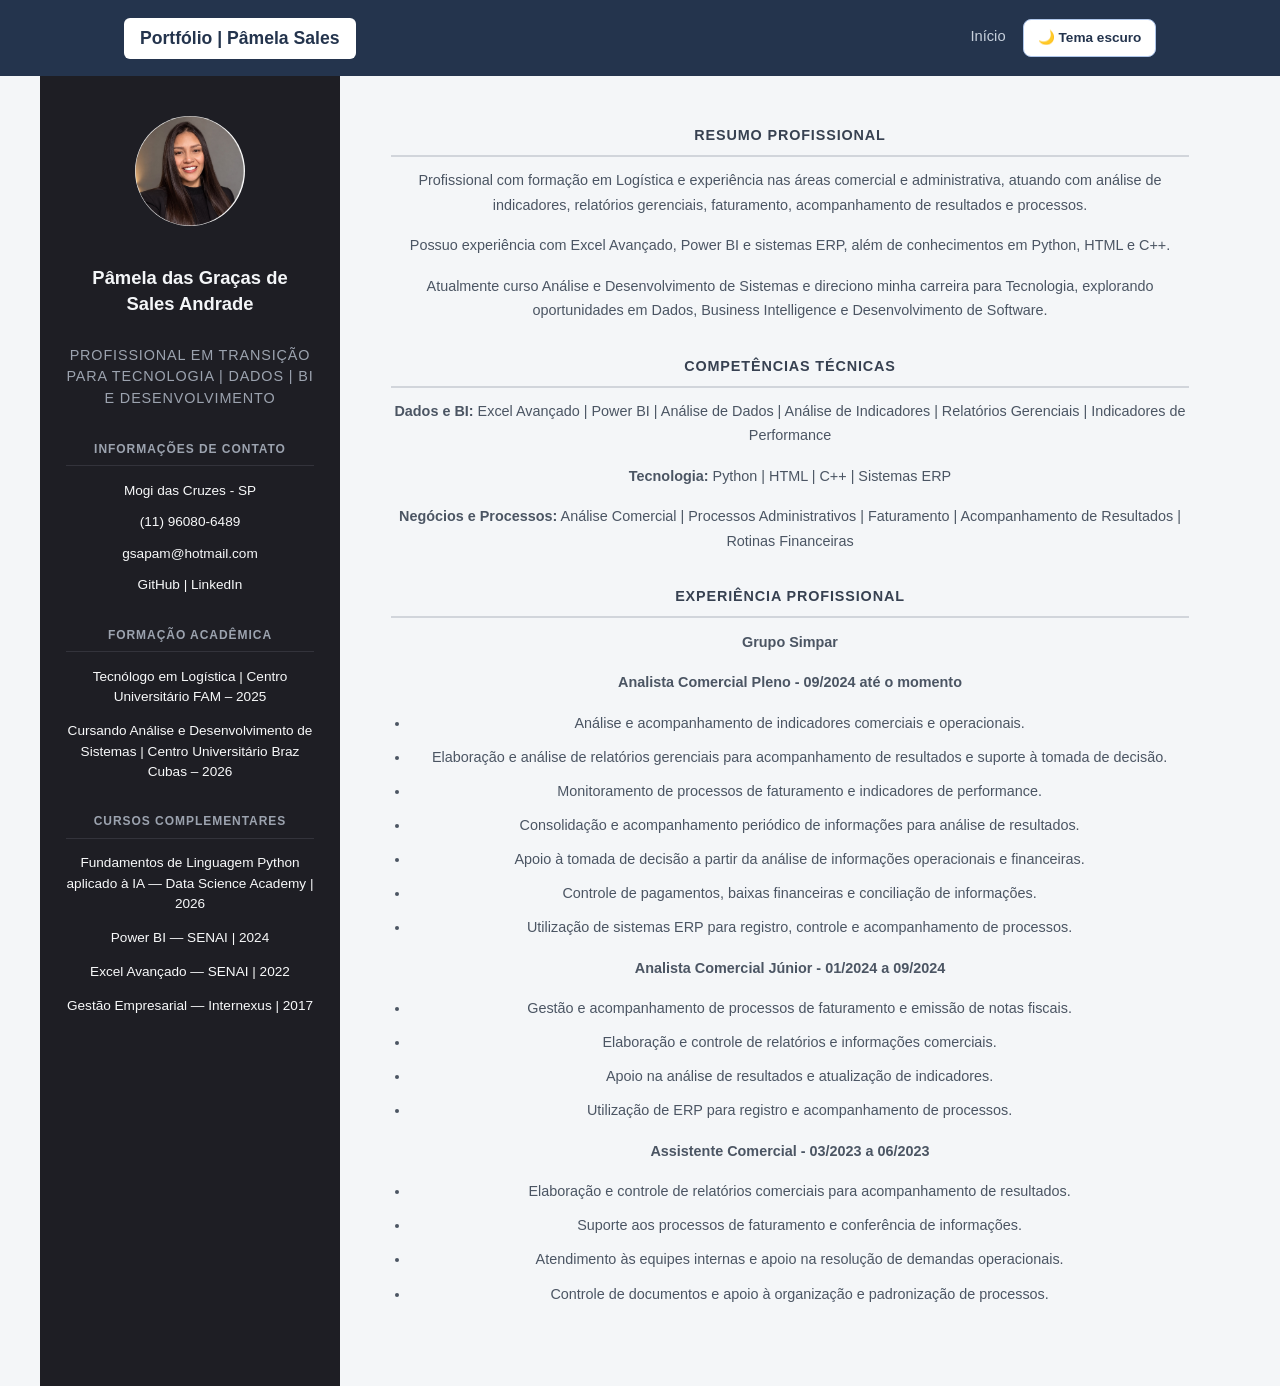
==== commit 5ca6bf7f: "chore: adiciona gitignore e organiza projeto" ====
--- a/curriculo.html
+++ b/curriculo.html
@@ -8,10 +8,10 @@
 
     <title>Currículo | Pâmela Sales</title>
 
-    <link rel="stylesheet" href="CSS/estilo.css">
+    <link rel="stylesheet" href="css/estilos.css">
 
     <!-- JavaScript: tema claro/escuro -->
-    <script src="js/script.js" defer></script>
+    <script src="js/scripts.js" defer></script>
 </head>
 
 <body id="topo" class="pagina-curriculo">
@@ -30,7 +30,7 @@
 
                 <nav class="nav-links" aria-label="Navegação do currículo">
                     <a href="index.html">Início</a>
-                
+                </nav>
 
                 <button
                     id="alternarTema"
@@ -40,8 +40,6 @@
                     aria-pressed="false">
                     🌙 Tema escuro
                 </button>
-
-                </nav>
 
             </div>
         </div>
--- a/css/estilos.css
+++ b/css/estilos.css
@@ -0,0 +1,735 @@
+/* ---------- tokens INDEX ---------- */
+:root {
+  --navy: #24344D;
+  --navy-light: #34495E;
+  --bg: #F4F6F8;
+  --card-bg: #FFFFFF;
+  --card-border: #E4E7EB;
+  --text: #1F2937;
+  --text-dim: #6B7280;
+  --accent: #2F80ED;
+  --sans: 'Inter', sans-serif;
+  --heading: 'Poppins', sans-serif;
+}
+
+* { box-sizing: border-box; }
+
+html { scroll-behavior: smooth; }
+
+@media (prefers-reduced-motion: reduce) {
+  html { scroll-behavior: auto; }
+}
+
+body {
+  margin: 0;
+  background: var(--bg);
+  color: var(--text);
+  font-family: var(--sans);
+  line-height: 1.6;
+  text-align: center;
+}
+
+a { text-decoration: none; }
+
+/* ---------- navbar ---------- */
+.navbar {
+  background: var(--navy);
+  position: sticky;
+  top: 0;
+  z-index: 10;
+}
+
+.navbar-inner {
+  max-width: 1080px;
+  margin: 0 auto;
+  padding: 1.1rem 1.5rem;
+  display: flex;
+  align-items: center;
+  justify-content: space-between;
+  flex-wrap: wrap;
+  row-gap: 0.8rem;
+}
+
+.brand {
+  font-family: var(--heading);
+  font-weight: 600;
+  font-size: 1.1rem;
+  background: #fff;
+  color: var(--navy);
+  padding: 0.4rem 1rem;
+  border-radius: 6px;
+}
+
+.nav-links {
+  display: flex;
+  flex-wrap: wrap;
+  gap: 1.1rem;
+}
+
+.nav-links a {
+  color: #C7D0DC;
+  font-size: 0.92rem;
+  font-weight: 500;
+  padding: 0.4rem 0.1rem;
+  border-bottom: 2px solid transparent;
+}
+.nav-links a:hover { color: #fff; border-bottom-color: var(--accent); }
+
+@media (min-width: 641px) {
+  .nav-links {
+    gap: 0.5rem 1.3rem;
+  }
+}
+
+
+/* ---------- hero ---------- */
+.hero {
+  background: var(--bg);
+  padding: 4rem 1.5rem 3rem;
+}
+
+.hero-inner {
+  max-width: 900px;
+  margin: 0 auto;
+  padding: 20px;
+  text-align: center;
+}
+
+.hero h1 {
+  font-family: var(--heading);
+  font-weight: 700;
+  font-size: clamp(1.7rem, 4vw, 2.4rem);
+  color: var(--navy);
+  margin: 0 0 1rem;
+  display: inline-block;
+}
+
+.hero p {
+  color: var(--text-dim);
+  max-width: 68ch;
+  margin: 0 auto 1rem;
+  font-size: 1.02rem;
+  text-align: center;
+}
+.hero p:last-child { margin-bottom: 0; }
+
+/* ---------- projects ---------- */
+.projects {
+  padding: 1rem 1.5rem 4rem;
+}
+
+.projects-inner {
+  max-width: 900px;
+  margin: 0 auto;
+}
+
+.projects h2 {
+  font-family: var(--heading);
+  font-weight: 600;
+  font-size: 1.3rem;
+  color: var(--navy);
+  margin: 0 0 1.4rem;
+}
+
+.card-grid {
+  display: grid;
+  grid-template-columns: repeat(2, 1fr);
+  gap: 1.4rem;
+}
+
+.card {
+  background: var(--card-bg);
+  border: 1px solid var(--card-border);
+  border-radius: 12px;
+  overflow: hidden;
+  box-shadow: 0 1px 2px rgba(16, 24, 40, 0.04);
+}
+
+.card-thumb {
+  height: 140px;
+  width: 100%;
+  object-fit: cover;   /* corta a imagem mantendo a proporção */
+  display: block;
+  background: #DCE3E9; /* aparece enquanto a imagem carrega, ou se o caminho estiver errado */
+}
+
+.card-body { padding: 1.1rem 1.3rem 1.3rem; }
+
+.card-body h3 {
+  font-family: var(--heading);
+  font-weight: 600;
+  font-size: 1rem;
+  color: var(--text);
+  margin: 0 0 0.4rem;
+}
+
+.card-body p {
+  color: var(--text-dim);
+  font-size: 0.9rem;
+  margin: 0;
+}
+
+/* ---------- footer ---------- */
+.site-footer {
+  background: var(--navy);
+  text-align: center;
+  padding: 2.6rem 1.5rem;
+}
+
+.btn-contact {
+  display: inline-block;
+  background: var(--accent);
+  color: #fff;
+  font-weight: 600;
+  font-size: 0.95rem;
+  padding: 0.85rem 2rem;
+  border-radius: 999px;
+}
+.btn-contact:hover { background: #1f6fd6; }
+
+.footer-note {
+  color: #93A0B3;
+  font-size: 0.8rem;
+  margin: 1.2rem 0 0;
+}
+
+/* ---------- responsive ---------- */
+/* ==============================
+   CONFIGURAÇÕES GERAIS CURRICULO
+================================ */
+
+body.pagina-curriculo {
+    margin: 0;
+    font-family: Arial, Helvetica, sans-serif;
+    background: #F4F6F8;
+    color: #1F2937;
+}
+
+
+/* ==============================
+   LAYOUT PRINCIPAL
+================================ */
+
+.curriculo-layout {
+    display: flex;
+    flex-direction: column;
+    min-height: 100vh;
+    max-width: 1200px;
+    margin: 0 auto;
+}
+
+
+/* ==============================
+   COLUNA ESQUERDA
+================================ */
+
+.cv-sidebar {
+    flex: none;
+    width: 100%;
+    background: #1E1E24;
+    color: #F4F6F8;
+    padding: 2rem 1.5rem;
+}
+
+.cv-avatar {
+    width: 110px;
+    height: 110px;
+    border-radius: 50%;
+    overflow: hidden;
+    margin: 0 auto 1.2rem;
+    background: #2C2C34;
+}
+
+.cv-avatar img {
+    width: 100%;
+    height: 100%;
+    object-fit: cover;
+}
+
+.cv-name {
+    text-align: center;
+    font-size: 1.15rem;
+    line-height: 1.4;
+    margin: 0 0 0.5rem;
+}
+
+.cv-role {
+    display: block;
+    text-align: center;
+    font-size: 0.9rem;
+    line-height: 1.5;
+    color: #9CA3AF;
+    text-transform: uppercase;
+    letter-spacing: 0.06em;
+    margin: 0 0 2rem;
+}
+
+
+/* ==============================
+   SEÇÕES
+================================ */
+
+.cv-section {
+    margin-bottom: 2rem;
+}
+
+.cv-section h2 {
+    font-size: 0.9rem;
+    text-transform: uppercase;
+    letter-spacing: 0.06em;
+    color: #9CA3AF;
+    border-bottom: 1px solid #33333B;
+    padding-bottom: 0.5rem;
+    margin: 0 0 0.7rem;
+}
+
+
+/* ==============================
+   CONTATO
+================================ */
+
+.cv-contact p {
+    font-size: 0.9rem;
+    line-height: 1.5;
+    margin: 0 0 0.7rem;
+    word-break: break-word;
+}
+
+.cv-contact a {
+    color: #F4F6F8;
+    text-decoration: none;
+}
+
+/* ==============================
+   COLUNA DIREITA
+================================ */
+
+@media (min-width: 761px) {
+  .curriculo-layout {
+    flex-direction: row;
+  }
+ 
+  .cv-sidebar {
+    flex: 0 0 300px;
+    width: auto;
+    padding: 2.5rem 1.6rem;
+  }
+ 
+  .cv-content {
+    width: auto;
+    padding: 3rem clamp(2rem, 4vw, 4rem);
+  }
+}
+
+/* Títulos da coluna direita */
+
+.cv-content .cv-section h2 {
+    color: #374151;
+    border-bottom: 2px solid #D1D5DB;
+}
+
+
+/* Textos */
+
+.cv-content p {
+    font-size: 0.9rem;
+    line-height: 1.7;
+    color: #4B5563;
+    margin: 0 0 1rem;
+}
+
+
+/* ==============================
+   LISTAS
+================================ */
+
+.cv-content ul {
+    padding-left: 1.2rem;
+    margin-top: 0;
+}
+
+.cv-content li {
+    font-size: 0.9rem;
+    line-height: 1.7;
+    margin-bottom: 0.6rem;
+    color: #4B5563;
+}
+
+
+/* ==============================
+   DESTAQUE
+================================ */
+
+.destaque {
+    font-weight: 700;
+}
+
+
+/* ==============================
+   TÍTULOS DA COLUNA ESQUERDA
+================================ */
+
+.cv-sidebar .cv-section h2 {
+    font-size: 0.75rem;
+    line-height: 1.3;
+    text-transform: uppercase;
+    letter-spacing: 0.08em;
+    color: #9CA3AF;
+    border-bottom: 1px solid #33333B;
+    padding-bottom: 0.5rem;
+    margin: 0 0 0.9rem;
+}
+
+
+/* ==============================
+   TEXTOS DA COLUNA ESQUERDA
+================================ */
+
+.cv-sidebar .cv-section p,
+.cv-sidebar .cv-section li {
+    font-size: 0.85rem;
+    line-height: 1.5;
+    color: #F8F9FA;
+    margin-bottom: 0.7rem;
+}
+
+/* ==============================
+   LISTAS
+================================ */
+
+.cv-sidebar .cv-section ul {
+    padding-left: 0;
+    margin: 0;
+    list-style-position: inside;
+}
+
+.cv-sidebar .cv-section li {
+    margin-bottom: 0.8rem;
+}
+
+
+/* ==============================
+   CONTATO
+================================ */
+
+.cv-sidebar .cv-contact p {
+    font-size: 0.85rem;
+    line-height: 1.5;
+    margin: 0 0 0.7rem;
+}
+
+
+/* ==============================
+   LINKS
+================================ */
+
+.cv-sidebar a {
+    color: #F8F9FA;
+    text-decoration: none;
+}
+
+.cv-sidebar a:hover {
+    color: #2DD4BF;
+}
+
+/* ==============================
+   PÁGINA DE FORMULÁRIO
+================================ */
+ 
+.form-page {
+    min-height: calc(100vh - 64px);
+    display: flex;
+    align-items: center;
+    justify-content: center;
+    padding: 3rem 1.5rem;
+    background: var(--bg);
+}
+ 
+
+.form-card {
+    width: 100%;
+    max-width: 440px;
+    background: var(--card-bg);
+    border: 1px solid var(--card-border);
+    border-radius: 14px;
+    padding: 2.4rem 2.2rem;
+    box-shadow: 0 1px 2px rgba(16, 24, 40, 0.04);
+}
+ 
+.form-card h1 {
+    font-family: var(--heading);
+    font-weight: 700;
+    font-size: 1.4rem;
+    color: var(--navy);
+    margin: 0 0 1.8rem;
+    text-align: center;
+}
+ 
+.form-group {
+    margin-bottom: 1.3rem;
+    text-align: left;
+}
+ 
+.form-group label {
+    display: block;
+    font-size: 0.85rem;
+    font-weight: 500;
+    color: var(--text);
+    margin-bottom: 0.4rem;
+}
+ 
+.form-group input {
+    display: block;
+    width: 100%;
+    padding: 0.7rem 0.9rem;
+    border: 1px solid var(--card-border);
+    border-radius: 8px;
+    font-family: var(--sans);
+    font-size: 0.95rem;
+    box-sizing: border-box;
+    background: #fff;
+    color: var(--text);
+}
+ 
+.form-group input:focus {
+    outline: none;
+    border-color: var(--accent);
+    box-shadow: 0 0 0 3px rgba(47, 128, 237, 0.15);
+}
+ 
+.form-hint {
+    display: block;
+    margin-top: 0.4rem;
+    font-size: 0.78rem;
+    color: var(--text-dim);
+}
+ 
+.form-card button {
+    width: 100%;
+    background: var(--accent);
+    color: #fff;
+    border: none;
+    border-radius: 999px;
+    padding: 0.85rem;
+    font-family: var(--sans);
+    font-weight: 600;
+    font-size: 0.95rem;
+    cursor: pointer;
+    margin-top: 0.4rem;
+}
+.form-card button:hover { background: #1f6fd6; }
+
+
+/* ==============================
+   PÁGINA DA MULTIMÍDIA
+================================ */
+
+h1 {
+    text-align: center;
+    padding: 20px;
+}
+
+video,
+audio,
+iframe {
+    display: block;
+    margin: 20px auto;
+    max-width: 100%;
+    height: auto;
+}
+
+/* ==========================================================
+   TEMA CLARO / ESCURO — PORTFÓLIO
+   Compatível com JS/script.js e localStorage("tema")
+   As variáveis são alteradas apenas quando o body tem
+   a classe tema-escuro.
+   ========================================================== */
+
+body {
+    transition: background-color .25s ease, color .25s ease;
+}
+
+/* Botão na barra de navegação */
+.btn-tema {
+    flex-shrink: 0;
+    padding: .6rem .85rem;
+    border: 1px solid #AFC6EA;
+    border-radius: 8px;
+    background: #FFFFFF;
+    color: #24344D;
+    font-family: var(--sans);
+    font-size: .85rem;
+    font-weight: 600;
+    line-height: 1.3;
+    cursor: pointer;
+    transition: background-color .2s ease, color .2s ease;
+}
+
+.btn-tema:hover { background: #E9F1FF; }
+
+.btn-tema:focus-visible,
+.nav-links a:focus-visible,
+.brand:focus-visible,
+.btn-contact:focus-visible {
+    outline: 3px solid #F6C453;
+    outline-offset: 3px;
+}
+
+/* Variáveis do tema escuro: reutilizadas por toda a página */
+body.tema-escuro {
+    --navy: #141F31;
+    --navy-light: #273951;
+    --bg: #171D28;
+    --card-bg: #263244;
+    --card-border: #41516A;
+    --text: #F2F5FA;
+    --text-dim: #CBD5E1;
+    --accent: #70B1FF;
+    background: var(--bg);
+    color: var(--text);
+}
+
+body.tema-escuro .navbar,
+body.tema-escuro .site-footer {
+    background: var(--navy);
+}
+
+/* A marca continua clara para contrastar com o cabeçalho */
+body.tema-escuro .brand {
+    background: #FFFFFF;
+    color: #141F31;
+}
+
+body.tema-escuro .nav-links a { color: #E0E8F5; }
+body.tema-escuro .nav-links a:hover { color: #FFFFFF; }
+
+body.tema-escuro .hero,
+body.tema-escuro .projects,
+body.tema-escuro .form-page {
+    background: var(--bg);
+}
+
+body.tema-escuro .hero h1,
+body.tema-escuro .projects h2,
+body.tema-escuro .form-card h1 {
+    color: var(--text);
+}
+
+body.tema-escuro .hero p,
+body.tema-escuro .card-body p,
+body.tema-escuro .form-hint {
+    color: var(--text-dim);
+}
+
+body.tema-escuro .card,
+body.tema-escuro .form-card {
+    background: var(--card-bg);
+    border-color: var(--card-border);
+    box-shadow: 0 2px 8px rgba(0, 0, 0, .15);
+}
+
+body.tema-escuro .card-body h3,
+body.tema-escuro .form-group label { color: var(--text); }
+
+body.tema-escuro .form-group input {
+    background: #1B2637;
+    color: var(--text);
+    border-color: var(--card-border);
+}
+
+body.tema-escuro .form-group input::placeholder { color: #B8C5D8; }
+
+body.tema-escuro .btn-contact,
+body.tema-escuro .form-card button {
+    background: #367DCE;
+    color: #FFFFFF;
+}
+
+body.tema-escuro .btn-contact:hover,
+body.tema-escuro .form-card button:hover { background: #2867AE; }
+
+body.tema-escuro .footer-note { color: #C6D2E2; }
+
+body.tema-escuro .btn-tema {
+    background: #344866;
+    border-color: #6687B5;
+    color: #FFFFFF;
+}
+body.tema-escuro .btn-tema:hover { background: #426087; }
+
+/* Página de currículo: estilos existentes preservados;
+   complementos para o tema escuro, se ela usar o mesmo JS. */
+body.pagina-curriculo.tema-escuro {
+    background: var(--bg);
+    color: var(--text);
+}
+body.pagina-curriculo.tema-escuro .cv-content { background: var(--bg); }
+body.pagina-curriculo.tema-escuro .cv-content p,
+body.pagina-curriculo.tema-escuro .cv-content li,
+body.pagina-curriculo.tema-escuro .cv-content .cv-section h2 {
+    color: var(--text);
+}
+body.pagina-curriculo.tema-escuro .cv-content .cv-section h2 {
+    border-bottom-color: var(--card-border);
+}
+
+/* Celulares: navegação e botão não ultrapassam a largura */
+@media (max-width: 640px) {
+    .navbar-inner { gap: .75rem; }
+    .nav-links { justify-content: center; width: 100%; gap: .45rem .85rem; }
+    .nav-links a { font-size: .85rem; }
+    .btn-tema { margin: 0 auto; }
+    .card-grid { grid-template-columns: minmax(0, 1fr); }
+    .hero, .projects { padding-left: 1rem; padding-right: 1rem; }
+}
+
+@media (prefers-reduced-motion: reduce) {
+    body, .btn-tema { transition: none; }
+}
+
+
+/* =====================================
+   NAVEGAÇÃO DO CURRÍCULO
+===================================== */
+
+.navbar-acoes {
+    display: flex;
+    align-items: center;
+    justify-content: flex-end;
+    gap: 16px;
+}
+
+.link-inicio {
+    color: #ffffff;
+    font-family: var(--sans);
+    font-size: 0.92rem;
+    font-weight: 500;
+    text-decoration: none;
+}
+
+.link-inicio:hover {
+    color: #70B1FF;
+}
+
+.link-inicio:focus-visible {
+    outline: 3px solid #F6C453;
+    outline-offset: 4px;
+    border-radius: 3px;
+}
+
+/* Responsividade */
+
+@media (max-width: 640px) {
+
+    .navbar-inner {
+        justify-content: center;
+        gap: 15px;
+    }
+
+    .navbar-acoes {
+        justify-content: center;
+        flex-wrap: wrap;
+        gap: 12px;
+    }
+
+}
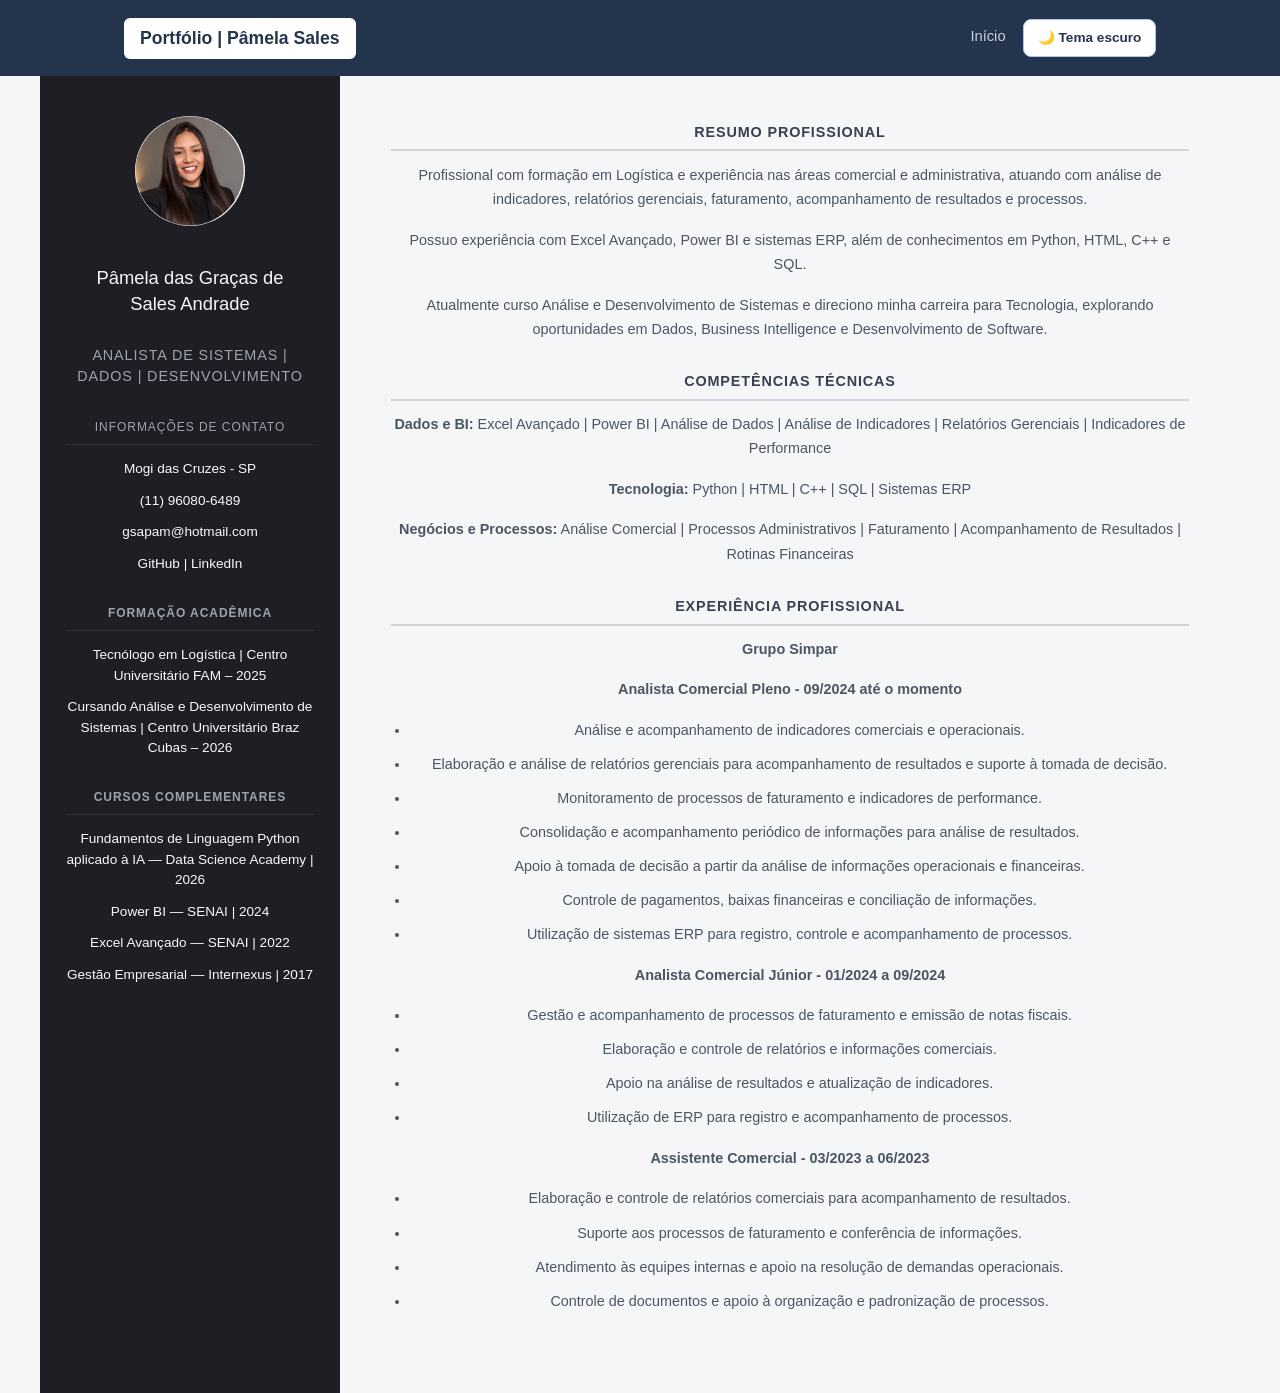
==== commit bf3c16b9: "feat: integra Bootstrap e melhora acessibilidade (CP4)" ====
--- a/curriculo.html
+++ b/curriculo.html
@@ -1,4 +1,3 @@
-
 <!DOCTYPE html>
 <html lang="pt-BR">
 
@@ -8,7 +7,17 @@
 
     <title>Currículo | Pâmela Sales</title>
 
+    <!-- Bootstrap CSS (antes do seu CSS) -->
+    <link
+        href="https://cdn.jsdelivr.net/npm/bootstrap@5.3.3/dist/css/bootstrap.min.css"
+        rel="stylesheet">
+
     <link rel="stylesheet" href="css/estilos.css">
+
+    <!-- Bootstrap JS -->
+    <script
+        src="https://cdn.jsdelivr.net/npm/bootstrap@5.3.3/dist/js/bootstrap.bundle.min.js"
+        defer></script>
 
     <!-- JavaScript: tema claro/escuro -->
     <script src="js/scripts.js" defer></script>
@@ -16,8 +25,11 @@
 
 <body id="topo" class="pagina-curriculo">
 
-    <!-- ===== BARRA DE NAVEGAÇÃO ===== -->
-    <header class="navbar">
+    <!-- Link de acessibilidade: aparece ao pressionar Tab -->
+    <a class="visually-hidden-focusable" href="#conteudo">Pular para o conteúdo</a>
+
+    <!-- ===== BARRA DE NAVEGAÇÃO (não aparece na impressão) ===== -->
+    <header class="navbar d-print-none">
         <div class="navbar-inner">
 
             <!-- Identidade do portfólio -->
@@ -36,9 +48,8 @@
                     id="alternarTema"
                     class="btn-tema"
                     type="button"
-                    aria-label="Ativar tema escuro"
                     aria-pressed="false">
-                    🌙 Tema escuro
+                    <span aria-hidden="true">🌙</span> Tema escuro
                 </button>
 
             </div>
@@ -66,8 +77,8 @@
                 </h1>
 
                 <p class="cv-role">
-                    Profissional em transição para Tecnologia |
-                    Dados | BI e Desenvolvimento
+                    Analista de Sistemas |
+                    Dados | Desenvolvimento
                 </p>
 
             </header>
@@ -81,23 +92,27 @@
 
                     <p>Mogi das Cruzes - SP</p>
 
-                    <p>(11) 96080-6489</p>
-
-                    <p>gsapam@hotmail.com</p>
+                    <p>
+                        <a href="tel:+5511960806489">(11) 96080-6489</a>
+                    </p>
+
+                    <p class="text-break">
+                        <a href="mailto:gsapam@hotmail.com">gsapam@hotmail.com</a>
+                    </p>
 
                     <p>
                         <a
                             href="https://github.com/gsapamela"
                             target="_blank"
                             rel="noopener noreferrer">
-                            GitHub
+                            GitHub<span class="visually-hidden"> (abre em nova aba)</span>
                         </a>
                         |
                         <a
                             href="https://www.linkedin.com/in/pâmela-sales-andrade"
                             target="_blank"
                             rel="noopener noreferrer">
-                            LinkedIn
+                            LinkedIn<span class="visually-hidden"> (abre em nova aba)</span>
                         </a>
                     </p>
 
@@ -142,7 +157,7 @@
         </aside>
 
         <!-- ===== COLUNA DIREITA ===== -->
-        <main class="cv-content">
+        <main id="conteudo" class="cv-content">
 
             <!-- Resumo profissional -->
             <section class="cv-section">
@@ -160,7 +175,7 @@
                 <p>
                     Possuo experiência com Excel Avançado, Power BI
                     e sistemas ERP, além de conhecimentos em Python,
-                    HTML e C++.
+                    HTML, C++ e SQL.
                 </p>
 
                 <p>
@@ -186,7 +201,7 @@
 
                 <p>
                     <strong>Tecnologia:</strong>
-                    Python | HTML | C++ | Sistemas ERP
+                    Python | HTML | C++ | SQL | Sistemas ERP
                 </p>
 
                 <p>
@@ -320,4 +335,4 @@
     </div>
 
 </body>
-</html>
+</html>
--- a/css/estilos.css
+++ b/css/estilos.css
@@ -6,8 +6,8 @@
   --card-bg: #FFFFFF;
   --card-border: #E4E7EB;
   --text: #1F2937;
-  --text-dim: #6B7280;
-  --accent: #2F80ED;
+  --text-dim: #4B5563;   /* contraste ajustado (antes #6B7280) */
+  --accent: #1F6FD6;     /* contraste ajustado (antes #2F80ED) */
   --sans: 'Inter', sans-serif;
   --heading: 'Poppins', sans-serif;
 }
@@ -37,9 +37,12 @@
   position: sticky;
   top: 0;
   z-index: 10;
+  padding: 0; /* o Bootstrap também define .navbar com padding; zerado para manter seu layout */
+  display: block; /* o Bootstrap usa display:flex em .navbar; aqui volta a ser bloco */
 }
 
 .navbar-inner {
+  width: 100%;
   max-width: 1080px;
   margin: 0 auto;
   padding: 1.1rem 1.5rem;
@@ -131,11 +134,7 @@
   margin: 0 0 1.4rem;
 }
 
-.card-grid {
-  display: grid;
-  grid-template-columns: repeat(2, 1fr);
-  gap: 1.4rem;
-}
+/* O grid agora é feito pelo Bootstrap (row / col-12 / col-md-6) no HTML */
 
 .card {
   background: var(--card-bg);
@@ -185,7 +184,7 @@
   padding: 0.85rem 2rem;
   border-radius: 999px;
 }
-.btn-contact:hover { background: #1f6fd6; }
+.btn-contact:hover { background: #1A5FB8; }
 
 .footer-note {
   color: #93A0B3;
@@ -491,10 +490,10 @@
     color: var(--text);
 }
  
+/* O contorno de foco vem da regra global :focus-visible (no fim do arquivo) */
 .form-group input:focus {
-    outline: none;
     border-color: var(--accent);
-    box-shadow: 0 0 0 3px rgba(47, 128, 237, 0.15);
+    box-shadow: 0 0 0 3px rgba(31, 111, 214, 0.15);
 }
  
 .form-hint {
@@ -517,7 +516,7 @@
     cursor: pointer;
     margin-top: 0.4rem;
 }
-.form-card button:hover { background: #1f6fd6; }
+.form-card button:hover { background: #1A5FB8; }
 
 
 /* ==============================
@@ -530,7 +529,6 @@
 }
 
 video,
-audio,
 iframe {
     display: block;
     margin: 20px auto;
@@ -538,6 +536,26 @@
     height: auto;
 }
 
+/* Player de áudio (única regra de áudio do arquivo).
+   O fundo colorido garante que o player apareça: o padrão do Chrome
+   é cinza-claro e se confunde com o fundo da página. */
+audio {
+    display: block;
+    width: 100%;
+    max-width: 480px;
+    height: 54px;
+    margin: 20px auto;
+    background: #DCE3E9;
+    border-radius: 30px;
+    visibility: visible;
+    opacity: 1;
+}
+
+/* Player no tema escuro */
+body.tema-escuro audio {
+    background: #263244;
+    color-scheme: dark;
+}
 /* ==========================================================
    TEMA CLARO / ESCURO — PORTFÓLIO
    Compatível com JS/script.js e localStorage("tema")
@@ -639,14 +657,15 @@
 
 body.tema-escuro .form-group input::placeholder { color: #B8C5D8; }
 
+/* Botões no tema escuro: azul mais escuro para o texto branco ter contraste */
 body.tema-escuro .btn-contact,
 body.tema-escuro .form-card button {
-    background: #367DCE;
+    background: #2867AE;
     color: #FFFFFF;
 }
 
 body.tema-escuro .btn-contact:hover,
-body.tema-escuro .form-card button:hover { background: #2867AE; }
+body.tema-escuro .form-card button:hover { background: #1F5A9C; }
 
 body.tema-escuro .footer-note { color: #C6D2E2; }
 
@@ -679,7 +698,6 @@
     .nav-links { justify-content: center; width: 100%; gap: .45rem .85rem; }
     .nav-links a { font-size: .85rem; }
     .btn-tema { margin: 0 auto; }
-    .card-grid { grid-template-columns: minmax(0, 1fr); }
     .hero, .projects { padding-left: 1rem; padding-right: 1rem; }
 }
 
@@ -732,4 +750,131 @@
         gap: 12px;
     }
 
+}
+
+
+
+/* ==========================================
+   FORMULÁRIO - VALIDAÇÃO E FEEDBACK
+========================================== */
+
+.pagina-formulario .form-descricao {
+    text-align: center;
+    margin-bottom: 24px;
+    color: var(--text-dim, #64748b);
+}
+
+.pagina-formulario .mensagem-erro {
+    display: block;
+    color: #dc2626;
+    font-size: 0.82rem;
+    margin-top: 5px;
+}
+
+.pagina-formulario input[aria-invalid="true"] {
+    border: 2px solid #dc2626;
+}
+
+.pagina-formulario .mensagem-formulario {
+    margin: 16px 0;
+    padding: 0;
+    font-size: 0.9rem;
+}
+
+.pagina-formulario .mensagem-formulario.sucesso {
+    padding: 12px;
+    border-radius: 8px;
+    background-color: #dcfce7;
+    color: #166534;
+    border: 1px solid #86efac;
+}
+
+.pagina-formulario .mensagem-formulario.erro {
+    padding: 12px;
+    border-radius: 8px;
+    background-color: #fee2e2;
+    color: #991b1b;
+    border: 1px solid #fca5a5;
+}
+
+/* Alinhamento da navbar */
+
+.pagina-formulario .navbar-inner {
+    display: flex;
+    align-items: center;
+    justify-content: space-between;
+    gap: 16px;
+}
+
+.pagina-formulario .navbar-acoes {
+    display: flex;
+    align-items: center;
+    gap: 12px;
+    margin-left: auto;
+}
+
+.pagina-formulario .navbar-acoes .nav-links {
+    display: flex;
+    align-items: center;
+    width: auto;
+    gap: 0;
+}
+
+.pagina-formulario .navbar-acoes .btn-tema {
+    margin: 0;
+    flex-shrink: 0;
+}
+
+@media (max-width: 640px) {
+    .pagina-formulario .navbar-inner {
+        flex-wrap: wrap;
+    }
+
+    .pagina-formulario .navbar-acoes {
+        margin-left: 0;
+        flex-wrap: wrap;
+    }
+}
+
+
+/* ==========================================================
+   ACESSIBILIDADE — FOCO VISÍVEL (CP4)
+   Azul escuro em fundos claros; amarelo em fundos escuros
+========================================================== */
+
+:focus-visible {
+    outline: 3px solid #1F4FBF;
+    outline-offset: 3px;
+}
+
+.navbar :focus-visible,
+.site-footer :focus-visible,
+body.tema-escuro :focus-visible {
+    outline-color: #F6C453;
+}
+
+
+/* ==========================================================
+   AJUSTES DAS DEMAIS PÁGINAS (CP4)
+========================================================== */
+
+/* Vídeo do YouTube responsivo (Bootstrap .ratio) */
+.embed-responsivo {
+    max-width: 560px;
+    margin: 20px auto;
+}
+
+/* Dentro do .ratio o Bootstrap posiciona o elemento; zera a margem do seu iframe/video */
+.ratio > iframe,
+.ratio > video {
+    margin: 0;
+}
+
+/* Formulário no tema escuro: erro em vermelho claro para ter contraste */
+body.tema-escuro.pagina-formulario .mensagem-erro {
+    color: #FCA5A5;
+}
+
+body.tema-escuro.pagina-formulario input[aria-invalid="true"] {
+    border-color: #F87171;
 }
